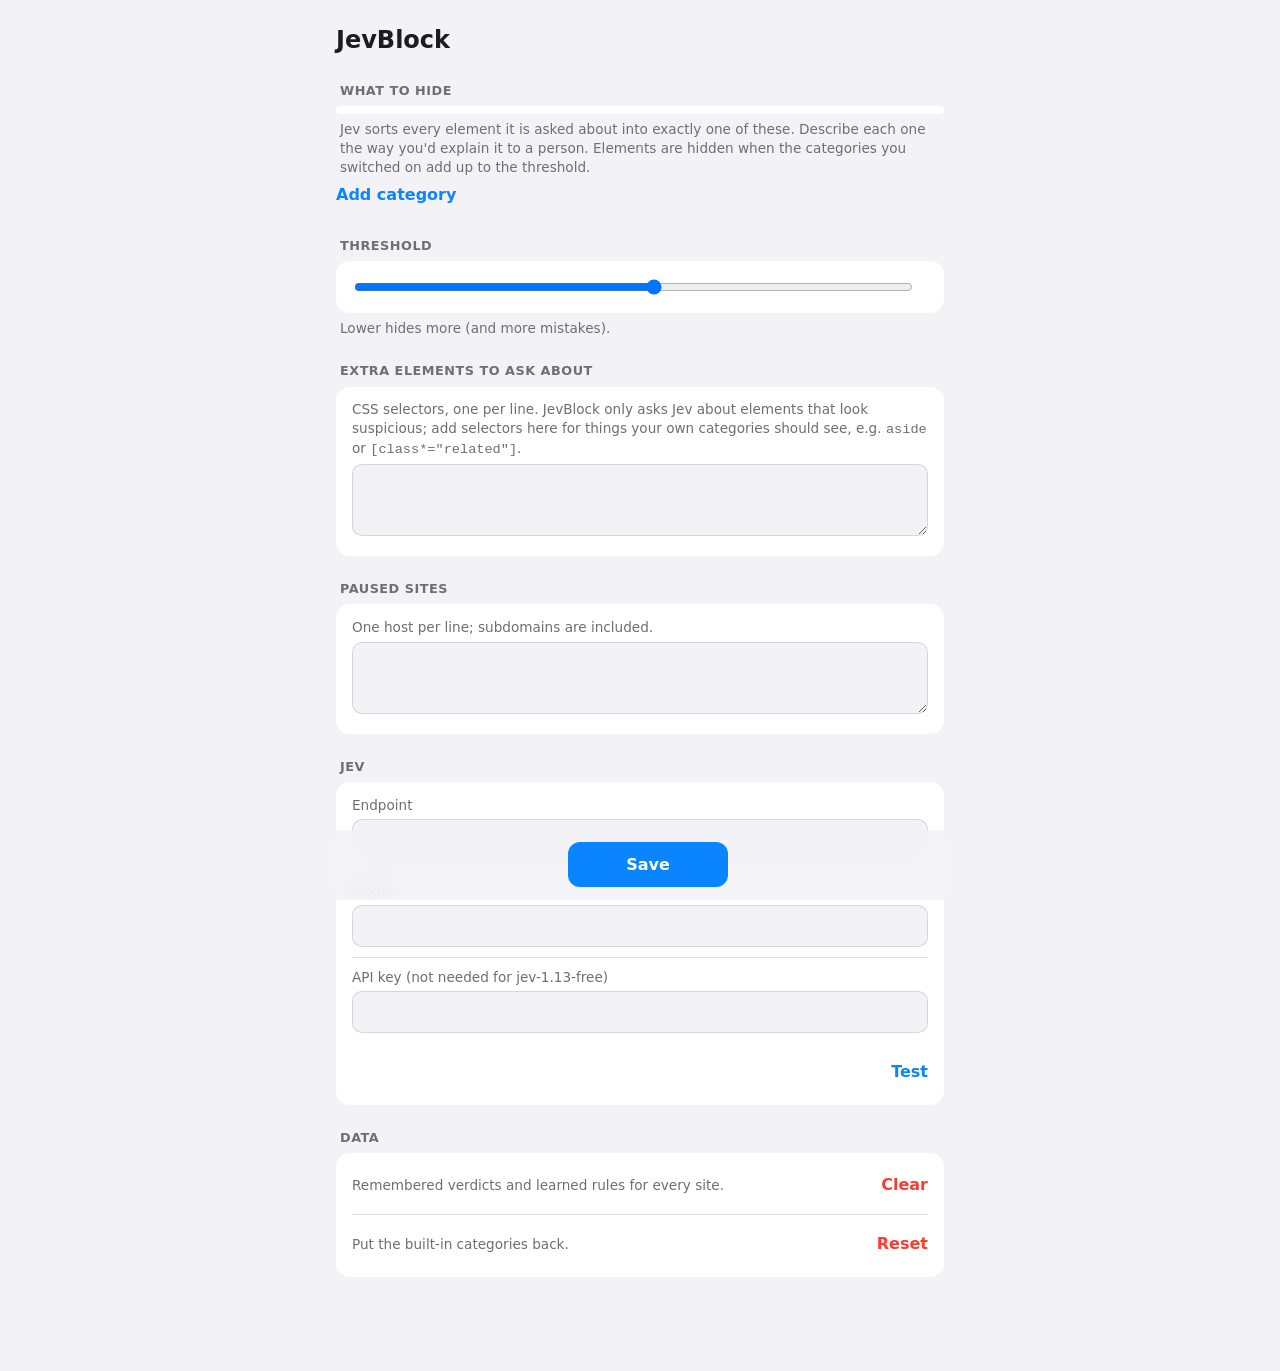
==== WebExtension/options.html @ cc0f497a "Safari web extension that hides elements Jev classifies into chosen categories Co-Authored-By: Claud" ====
<!doctype html>
<html lang="en">
<head>
<meta charset="utf-8">
<meta name="viewport" content="width=device-width, initial-scale=1">
<title>JevBlock settings</title>
<link rel="stylesheet" href="ui.css">
<style>
  body { max-width: 40rem; margin: 0 auto; padding: 1.5rem 1rem 6rem; }
  .category { padding: 0.8rem 0; }
  .category + .category { border-top: 0.5px solid var(--line); }
  .category .top { display: flex; align-items: center; gap: 0.75rem; }
  .category .top input[type="text"] { font-weight: 600; }
  .category textarea { margin-top: 0.5rem; min-height: 3.5rem; font-size: 0.9rem; }
  .category .bottom { display: flex; justify-content: space-between; align-items: center; margin-top: 0.2rem; }
  .threshold { display: flex; align-items: center; gap: 0.8rem; }
  .threshold input { flex: 1; }
  .savebar {
    position: fixed; left: 0; right: 0; bottom: 0; padding: 0.8rem 1rem calc(0.8rem + env(safe-area-inset-bottom));
    background: color-mix(in srgb, var(--bg) 85%, transparent); backdrop-filter: blur(12px); -webkit-backdrop-filter: blur(12px);
    display: flex; justify-content: center; gap: 1rem; align-items: center;
  }
  .savebar button { min-width: 10rem; }
  p.hint { margin: 0.4rem 0.25rem 0; }
</style>
</head>
<body>
  <h1>JevBlock</h1>

  <h2>What to hide</h2>
  <div class="card" id="categories"></div>
  <p class="hint muted small">Jev sorts every element it is asked about into exactly one of these. Describe each one the way you'd explain it to a person. Elements are hidden when the categories you switched on add up to the threshold.</p>
  <button class="plain" id="add">Add category</button>

  <h2>Threshold</h2>
  <div class="card">
    <div class="row threshold">
      <input type="range" id="threshold" min="0.3" max="0.95" step="0.05">
      <span id="thresholdValue" class="muted"></span>
    </div>
  </div>
  <p class="hint muted small">Lower hides more (and more mistakes).</p>

  <h2>Extra elements to ask about</h2>
  <div class="card">
    <label class="field">
      <span>CSS selectors, one per line. JevBlock only asks Jev about elements that look suspicious; add selectors here for things your own categories should see, e.g. <code>aside</code> or <code>[class*="related"]</code>.</span>
      <textarea id="extraSelectors" spellcheck="false" autocapitalize="off"></textarea>
    </label>
  </div>

  <h2>Paused sites</h2>
  <div class="card">
    <label class="field">
      <span>One host per line; subdomains are included.</span>
      <textarea id="pausedHosts" spellcheck="false" autocapitalize="off"></textarea>
    </label>
  </div>

  <h2>Jev</h2>
  <div class="card">
    <label class="field"><span>Endpoint</span><input type="url" id="endpoint" spellcheck="false" autocapitalize="off"></label>
    <label class="field"><span>Model</span><input type="text" id="model" spellcheck="false" autocapitalize="off"></label>
    <label class="field"><span>API key (not needed for jev-1.13-free)</span><input type="password" id="apiKey" autocomplete="off"></label>
    <div class="row"><span id="testResult" class="muted small"></span><button class="plain" id="test">Test</button></div>
  </div>
  <p class="hint muted small" id="usage"></p>

  <h2>Data</h2>
  <div class="card">
    <div class="row"><span class="small muted">Remembered verdicts and learned rules for every site.</span><button class="danger" id="clearAll">Clear</button></div>
    <div class="row"><span class="small muted">Put the built-in categories back.</span><button class="danger" id="resetCategories">Reset</button></div>
  </div>

  <div class="savebar">
    <span id="saved" class="muted small"></span>
    <button id="save">Save</button>
  </div>
  <script src="options.js"></script>
</body>
</html>
---- WebExtension/ui.css ----
:root {
  color-scheme: light dark;
  --fg: #1d1d1f;
  --muted: #6e6e73;
  --bg: #f2f2f7;
  --card: #fff;
  --line: rgba(128, 128, 128, 0.25);
  --accent: #0a84ff;
  --danger: #ff3b30;
}
@media (prefers-color-scheme: dark) {
  :root { --fg: #f5f5f7; --muted: #98989d; --bg: #000; --card: #1c1c1e; }
}
* { box-sizing: border-box; }
body {
  margin: 0;
  font: 16px/1.4 -apple-system, system-ui, sans-serif;
  color: var(--fg);
  background: var(--bg);
  -webkit-text-size-adjust: 100%;
}
h1 { font-size: 1.5rem; margin: 0; }
h2 { font-size: 0.8rem; font-weight: 600; text-transform: uppercase; letter-spacing: 0.04em; color: var(--muted); margin: 1.5rem 0.25rem 0.4rem; }
.card { background: var(--card); border-radius: 14px; padding: 0.25rem 1rem; }
.row { display: flex; align-items: center; justify-content: space-between; gap: 0.75rem; padding: 0.7rem 0; min-height: 2.75rem; }
.row + .row { border-top: 0.5px solid var(--line); }
.muted { color: var(--muted); }
.small { font-size: 0.85rem; }
.error { color: var(--danger); }
button {
  font: inherit;
  font-weight: 600;
  border: 0;
  border-radius: 12px;
  padding: 0.7rem 1rem;
  background: var(--accent);
  color: #fff;
}
button.plain { background: transparent; color: var(--accent); padding: 0.4rem 0; }
button.danger { background: transparent; color: var(--danger); padding: 0.4rem 0; }
input[type="text"], input[type="url"], input[type="password"], textarea {
  font: inherit;
  width: 100%;
  border: 0.5px solid var(--line);
  border-radius: 10px;
  padding: 0.55rem 0.7rem;
  background: var(--bg);
  color: var(--fg);
}
textarea { resize: vertical; min-height: 4.5rem; }
label.field { display: block; padding: 0.6rem 0; }
label.field + label.field { border-top: 0.5px solid var(--line); }
label.field span { display: block; font-size: 0.85rem; color: var(--muted); margin-bottom: 0.3rem; }

/* iOS-style switch */
input[type="checkbox"].switch {
  appearance: none;
  -webkit-appearance: none;
  width: 51px;
  height: 31px;
  border-radius: 31px;
  background: var(--line);
  position: relative;
  flex: none;
  margin: 0;
  transition: background 0.2s;
}
input[type="checkbox"].switch::after {
  content: "";
  position: absolute;
  top: 2px;
  left: 2px;
  width: 27px;
  height: 27px;
  border-radius: 50%;
  background: #fff;
  box-shadow: 0 2px 4px rgba(0, 0, 0, 0.25);
  transition: transform 0.2s;
}
input[type="checkbox"].switch:checked { background: #34c759; }
input[type="checkbox"].switch:checked::after { transform: translateX(20px); }
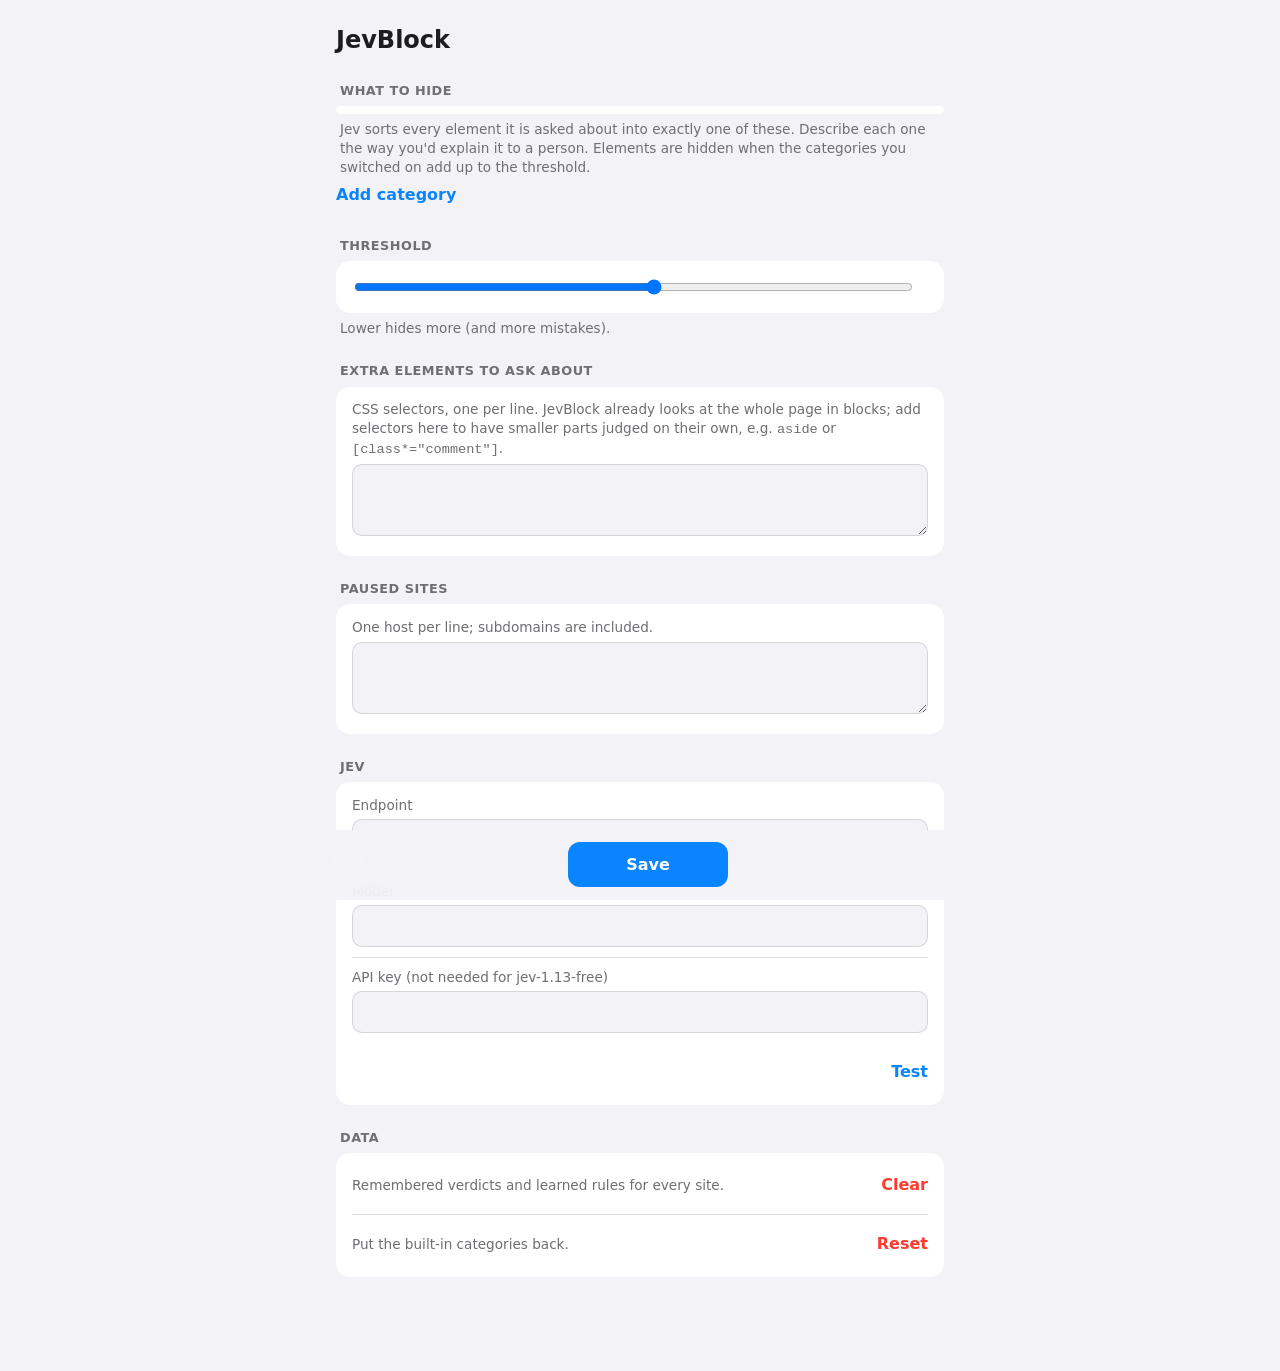
==== commit 67b95900: "Look at the whole page instead of only ad-looking elements The page is split into blocks (cards, row" ====
--- a/WebExtension/options.html
+++ b/WebExtension/options.html
@@ -44,7 +44,7 @@
   <h2>Extra elements to ask about</h2>
   <div class="card">
     <label class="field">
-      <span>CSS selectors, one per line. JevBlock only asks Jev about elements that look suspicious; add selectors here for things your own categories should see, e.g. <code>aside</code> or <code>[class*="related"]</code>.</span>
+      <span>CSS selectors, one per line. JevBlock already looks at the whole page in blocks; add selectors here to have smaller parts judged on their own, e.g. <code>aside</code> or <code>[class*="comment"]</code>.</span>
       <textarea id="extraSelectors" spellcheck="false" autocapitalize="off"></textarea>
     </label>
   </div>
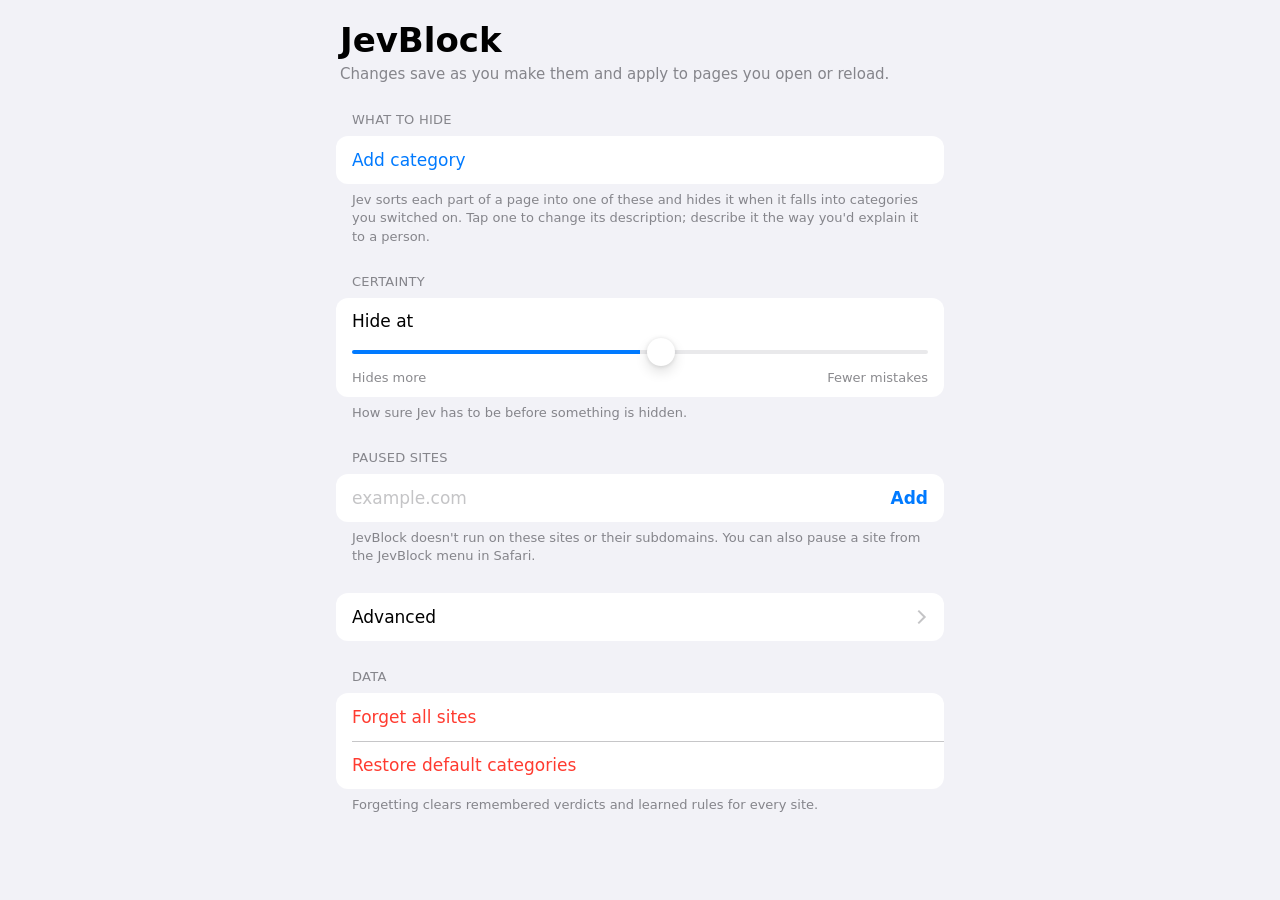
==== commit 8b1120fe: "Redesign settings as an iOS-style grouped list Categories are single rows (name, two-line descriptio" ====
--- a/WebExtension/options.html
+++ b/WebExtension/options.html
@@ -6,76 +6,138 @@
 <title>JevBlock settings</title>
 <link rel="stylesheet" href="ui.css">
 <style>
-  body { max-width: 40rem; margin: 0 auto; padding: 1.5rem 1rem 6rem; }
-  .category { padding: 0.8rem 0; }
-  .category + .category { border-top: 0.5px solid var(--line); }
-  .category .top { display: flex; align-items: center; gap: 0.75rem; }
-  .category .top input[type="text"] { font-weight: 600; }
-  .category textarea { margin-top: 0.5rem; min-height: 3.5rem; font-size: 0.9rem; }
-  .category .bottom { display: flex; justify-content: space-between; align-items: center; margin-top: 0.2rem; }
-  .threshold { display: flex; align-items: center; gap: 0.8rem; }
-  .threshold input { flex: 1; }
-  .savebar {
-    position: fixed; left: 0; right: 0; bottom: 0; padding: 0.8rem 1rem calc(0.8rem + env(safe-area-inset-bottom));
-    background: color-mix(in srgb, var(--bg) 85%, transparent); backdrop-filter: blur(12px); -webkit-backdrop-filter: blur(12px);
-    display: flex; justify-content: center; gap: 1rem; align-items: center;
+  body { max-width: 40rem; margin: 0 auto; padding: 20px 16px calc(48px + env(safe-area-inset-bottom)); }
+  header { padding: 0 4px; }
+  header p { margin: 4px 0 0; font-size: 15px; }
+
+  .cat-head { display: flex; align-items: center; gap: 12px; padding-right: 16px; }
+  .cat-open { flex: 1; min-width: 0; display: flex; flex-direction: column; gap: 2px; padding: 11px 0 11px 16px; text-align: left; color: var(--fg); }
+  .cat-name::after {
+    content: ""; display: inline-block; width: 6px; height: 6px; margin: 0 0 3px 8px;
+    border: solid var(--faint); border-width: 0 2px 2px 0; transform: rotate(-45deg); transition: transform 0.2s;
   }
-  .savebar button { min-width: 10rem; }
-  p.hint { margin: 0.4rem 0.25rem 0; }
+  .cat.open .cat-name::after { transform: rotate(45deg); margin-bottom: 4px; }
+  .cat-name:empty::before { content: "New category"; color: var(--faint); }
+  .cat-desc {
+    font-size: 15px; color: var(--muted);
+    display: -webkit-box; -webkit-box-orient: vertical; -webkit-line-clamp: 2; overflow: hidden;
+  }
+  .cat.open .cat-desc { display: none; }
+  .cat-edit { display: none; padding: 0 16px 12px; }
+  .cat.open .cat-edit { display: block; }
+  .cat-fields { background: var(--fill); border-radius: 10px; }
+  .cat-fields .name, .cat-fields .description { padding: 10px 12px; }
+  .cat-fields .name { font-weight: 600; }
+  .cat-fields .description { border-top: 0.5px solid var(--line); min-height: 4.5em; line-height: 1.35; }
+  .cat-actions { display: flex; justify-content: space-between; align-items: center; padding-top: 12px; }
+  .cat-actions .done { font-weight: 600; }
+
+  .slider { display: block; padding: 12px 16px 10px; }
+  .slider-top { display: flex; justify-content: space-between; margin-bottom: 6px; }
+  .slider-ends { display: flex; justify-content: space-between; margin-top: 4px; }
+
+  .host { display: flex; align-items: center; gap: 12px; min-height: 48px; padding: 10px 16px; }
+  .host span { flex: 1; min-width: 0; overflow: hidden; text-overflow: ellipsis; }
+  .remove { width: 24px; height: 24px; flex: none; border-radius: 50%; background: var(--fill); position: relative; }
+  .remove::before, .remove::after {
+    content: ""; position: absolute; left: 50%; top: 50%; width: 10px; height: 1.5px; border-radius: 1px;
+    background: var(--muted); transform: translate(-50%, -50%) rotate(45deg);
+  }
+  .remove::after { transform: translate(-50%, -50%) rotate(-45deg); }
+  #addHost button { font-weight: 600; }
+
+  #extraSelectors { font: 16px/1.4 ui-monospace, Menlo, monospace; min-height: 4.5em; }
+  .value { display: flex; justify-content: space-between; gap: 12px; }
+  .value span:last-child { color: var(--muted); font-variant-numeric: tabular-nums; }
+
+  details summary { list-style: none; display: flex; justify-content: space-between; align-items: center; }
+  details summary::-webkit-details-marker { display: none; }
+  details summary::after {
+    content: ""; width: 8px; height: 8px; margin-right: 4px;
+    border: solid var(--faint); border-width: 0 2px 2px 0; transform: rotate(-45deg); transition: transform 0.2s;
+  }
+  details[open] summary::after { transform: rotate(45deg); }
+  details summary:active { background: var(--pressed); }
+  #advanced { margin-top: 28px; }
+
+  #toast {
+    position: fixed; left: 50%; bottom: calc(24px + env(safe-area-inset-bottom)); transform: translate(-50%, 8px);
+    max-width: calc(100% - 32px); padding: 10px 16px; border-radius: 20px; font-size: 15px;
+    background: var(--card); box-shadow: 0 8px 30px rgba(0, 0, 0, 0.18); opacity: 0; pointer-events: none;
+    transition: opacity 0.2s, transform 0.2s;
+  }
+  #toast.show { opacity: 1; transform: translate(-50%, 0); }
 </style>
 </head>
 <body>
-  <h1>JevBlock</h1>
+  <header>
+    <h1>JevBlock</h1>
+    <p class="muted">Changes save as you make them and apply to pages you open or reload.</p>
+  </header>
 
   <h2>What to hide</h2>
-  <div class="card" id="categories"></div>
-  <p class="hint muted small">Jev sorts every element it is asked about into exactly one of these. Describe each one the way you'd explain it to a person. Elements are hidden when the categories you switched on add up to the threshold.</p>
-  <button class="plain" id="add">Add category</button>
+  <div class="card" id="categories">
+    <button class="row-button" id="add" type="button">Add category</button>
+  </div>
+  <p class="foot">Jev sorts each part of a page into one of these and hides it when it falls into categories you switched on. Tap one to change its description; describe it the way you'd explain it to a person.</p>
 
-  <h2>Threshold</h2>
+  <h2>Certainty</h2>
   <div class="card">
-    <div class="row threshold">
-      <input type="range" id="threshold" min="0.3" max="0.95" step="0.05">
-      <span id="thresholdValue" class="muted"></span>
+    <div class="slider">
+      <div class="slider-top"><span>Hide at</span><span id="thresholdValue" class="muted"></span></div>
+      <input type="range" id="threshold" min="0.3" max="0.95" step="0.05" aria-label="Certainty needed to hide">
+      <div class="slider-ends small muted"><span>Hides more</span><span>Fewer mistakes</span></div>
     </div>
   </div>
-  <p class="hint muted small">Lower hides more (and more mistakes).</p>
-
-  <h2>Extra elements to ask about</h2>
-  <div class="card">
-    <label class="field">
-      <span>CSS selectors, one per line. JevBlock already looks at the whole page in blocks; add selectors here to have smaller parts judged on their own, e.g. <code>aside</code> or <code>[class*="comment"]</code>.</span>
-      <textarea id="extraSelectors" spellcheck="false" autocapitalize="off"></textarea>
-    </label>
-  </div>
+  <p class="foot">How sure Jev has to be before something is hidden.</p>
 
   <h2>Paused sites</h2>
-  <div class="card">
-    <label class="field">
-      <span>One host per line; subdomains are included.</span>
-      <textarea id="pausedHosts" spellcheck="false" autocapitalize="off"></textarea>
-    </label>
+  <div class="card" id="paused">
+    <form class="row" id="addHost">
+      <input type="text" id="newHost" placeholder="example.com" inputmode="url" spellcheck="false" autocapitalize="off" autocorrect="off" aria-label="Site to pause">
+      <button type="submit">Add</button>
+    </form>
   </div>
+  <p class="foot">JevBlock doesn't run on these sites or their subdomains. You can also pause a site from the JevBlock menu in Safari.</p>
 
-  <h2>Jev</h2>
-  <div class="card">
-    <label class="field"><span>Endpoint</span><input type="url" id="endpoint" spellcheck="false" autocapitalize="off"></label>
-    <label class="field"><span>Model</span><input type="text" id="model" spellcheck="false" autocapitalize="off"></label>
-    <label class="field"><span>API key (not needed for jev-1.13-free)</span><input type="password" id="apiKey" autocomplete="off"></label>
-    <div class="row"><span id="testResult" class="muted small"></span><button class="plain" id="test">Test</button></div>
-  </div>
-  <p class="hint muted small" id="usage"></p>
+  <details id="advanced">
+    <summary class="card row">Advanced</summary>
+
+    <h2>Extra elements to check</h2>
+    <div class="card">
+      <label class="field">
+        <span>CSS selectors, one per line</span>
+        <textarea id="extraSelectors" spellcheck="false" autocapitalize="off" autocorrect="off" placeholder="aside"></textarea>
+      </label>
+    </div>
+    <p class="foot">JevBlock already checks the whole page in blocks. Selectors here have smaller parts judged on their own, e.g. <code>[class*="comment"]</code>.</p>
+
+    <h2>Jev</h2>
+    <div class="card">
+      <label class="field"><span>Endpoint</span><input type="url" id="endpoint" spellcheck="false" autocapitalize="off" autocorrect="off"></label>
+      <label class="field"><span>Model</span><input type="text" id="model" spellcheck="false" autocapitalize="off" autocorrect="off"></label>
+      <label class="field"><span>API key</span><input type="password" id="apiKey" autocomplete="off" placeholder="Not needed for jev-1.13-free"></label>
+      <button class="row-button" id="test" type="button">Test connection</button>
+    </div>
+    <p class="foot" id="testResult"></p>
+
+    <h2>Usage</h2>
+    <div class="card" id="usage">
+      <div class="row value"><span>Today</span><span id="usageToday">–</span></div>
+      <div class="row value"><span>Total</span><span id="usageTotal">–</span></div>
+      <div class="row value"><span>Requests</span><span id="usageRequests">–</span></div>
+    </div>
+    <p class="foot" id="usageCost"></p>
+  </details>
 
   <h2>Data</h2>
   <div class="card">
-    <div class="row"><span class="small muted">Remembered verdicts and learned rules for every site.</span><button class="danger" id="clearAll">Clear</button></div>
-    <div class="row"><span class="small muted">Put the built-in categories back.</span><button class="danger" id="resetCategories">Reset</button></div>
+    <button class="row-button danger" id="clearAll" type="button">Forget all sites</button>
+    <button class="row-button danger" id="resetCategories" type="button">Restore default categories</button>
   </div>
+  <p class="foot">Forgetting clears remembered verdicts and learned rules for every site.</p>
 
-  <div class="savebar">
-    <span id="saved" class="muted small"></span>
-    <button id="save">Save</button>
-  </div>
+  <div id="toast" role="status"></div>
   <script src="options.js"></script>
 </body>
 </html>
--- a/WebExtension/ui.css
+++ b/WebExtension/ui.css
@@ -1,56 +1,104 @@
 :root {
   color-scheme: light dark;
-  --fg: #1d1d1f;
-  --muted: #6e6e73;
+  --fg: #000;
+  --muted: rgba(60, 60, 67, 0.6);
+  --faint: rgba(60, 60, 67, 0.3);
   --bg: #f2f2f7;
   --card: #fff;
-  --line: rgba(128, 128, 128, 0.25);
-  --accent: #0a84ff;
+  --fill: rgba(118, 118, 128, 0.12);
+  --pressed: rgba(120, 120, 128, 0.16);
+  --off: rgba(120, 120, 128, 0.16);
+  --line: rgba(60, 60, 67, 0.29);
+  --accent: #007aff;
   --danger: #ff3b30;
+  --green: #34c759;
 }
 @media (prefers-color-scheme: dark) {
-  :root { --fg: #f5f5f7; --muted: #98989d; --bg: #000; --card: #1c1c1e; }
+  :root {
+    --fg: #fff;
+    --muted: rgba(235, 235, 245, 0.6);
+    --faint: rgba(235, 235, 245, 0.3);
+    --bg: #000;
+    --card: #1c1c1e;
+    --fill: rgba(118, 118, 128, 0.24);
+    --pressed: rgba(120, 120, 128, 0.24);
+    --off: rgba(120, 120, 128, 0.32);
+    --line: rgba(84, 84, 88, 0.65);
+    --accent: #0a84ff;
+    --danger: #ff453a;
+    --green: #30d158;
+  }
 }
 * { box-sizing: border-box; }
+html { background: var(--bg); }
 body {
   margin: 0;
-  font: 16px/1.4 -apple-system, system-ui, sans-serif;
+  font: 17px/1.3 -apple-system, BlinkMacSystemFont, system-ui, sans-serif;
   color: var(--fg);
   background: var(--bg);
   -webkit-text-size-adjust: 100%;
+  -webkit-tap-highlight-color: transparent;
 }
-h1 { font-size: 1.5rem; margin: 0; }
-h2 { font-size: 0.8rem; font-weight: 600; text-transform: uppercase; letter-spacing: 0.04em; color: var(--muted); margin: 1.5rem 0.25rem 0.4rem; }
-.card { background: var(--card); border-radius: 14px; padding: 0.25rem 1rem; }
-.row { display: flex; align-items: center; justify-content: space-between; gap: 0.75rem; padding: 0.7rem 0; min-height: 2.75rem; }
-.row + .row { border-top: 0.5px solid var(--line); }
+h1 { font-size: 34px; line-height: 1.2; font-weight: 700; margin: 0; }
+h2 {
+  font-size: 13px;
+  font-weight: 400;
+  text-transform: uppercase;
+  letter-spacing: 0.02em;
+  color: var(--muted);
+  margin: 28px 16px 7px;
+}
+.foot { font-size: 13px; line-height: 1.4; color: var(--muted); margin: 7px 16px 0; }
 .muted { color: var(--muted); }
-.small { font-size: 0.85rem; }
+.small { font-size: 13px; }
 .error { color: var(--danger); }
+
+/* Inset grouped list: a card of rows with separators that start at the text. */
+.card { background: var(--card); border-radius: 12px; overflow: hidden; }
+.card > * { position: relative; }
+.card > * + *::before {
+  content: "";
+  position: absolute;
+  top: 0;
+  left: 16px;
+  right: 0;
+  border-top: 0.5px solid var(--line);
+  pointer-events: none;
+}
+.row { display: flex; align-items: center; justify-content: space-between; gap: 12px; min-height: 48px; padding: 10px 16px; }
+
 button {
   font: inherit;
-  font-weight: 600;
+  color: var(--accent);
+  background: none;
   border: 0;
-  border-radius: 12px;
-  padding: 0.7rem 1rem;
-  background: var(--accent);
-  color: #fff;
+  border-radius: 0;
+  padding: 0;
+  margin: 0;
+  cursor: pointer;
 }
-button.plain { background: transparent; color: var(--accent); padding: 0.4rem 0; }
-button.danger { background: transparent; color: var(--danger); padding: 0.4rem 0; }
+button.danger { color: var(--danger); }
+button:disabled { color: var(--faint); cursor: default; }
+.row-button { display: block; width: 100%; min-height: 48px; padding: 13px 16px; text-align: left; }
+.row-button:active { background: var(--pressed); }
+
 input[type="text"], input[type="url"], input[type="password"], textarea {
   font: inherit;
   width: 100%;
-  border: 0.5px solid var(--line);
-  border-radius: 10px;
-  padding: 0.55rem 0.7rem;
-  background: var(--bg);
+  margin: 0;
+  padding: 0;
+  border: 0;
+  border-radius: 0;
+  outline: none;
+  background: transparent;
   color: var(--fg);
 }
-textarea { resize: vertical; min-height: 4.5rem; }
-label.field { display: block; padding: 0.6rem 0; }
-label.field + label.field { border-top: 0.5px solid var(--line); }
-label.field span { display: block; font-size: 0.85rem; color: var(--muted); margin-bottom: 0.3rem; }
+textarea { display: block; resize: none; }
+::placeholder { color: var(--faint); }
+
+/* Label above a borderless input, like iOS forms. */
+.field { display: block; padding: 10px 16px 11px; }
+.field > span { display: block; font-size: 13px; color: var(--muted); margin-bottom: 3px; }
 
 /* iOS-style switch */
 input[type="checkbox"].switch {
@@ -59,10 +107,11 @@
   width: 51px;
   height: 31px;
   border-radius: 31px;
-  background: var(--line);
+  background: var(--off);
   position: relative;
   flex: none;
   margin: 0;
+  cursor: pointer;
   transition: background 0.2s;
 }
 input[type="checkbox"].switch::after {
@@ -74,8 +123,34 @@
   height: 27px;
   border-radius: 50%;
   background: #fff;
-  box-shadow: 0 2px 4px rgba(0, 0, 0, 0.25);
+  box-shadow: 0 3px 8px rgba(0, 0, 0, 0.15), 0 1px 1px rgba(0, 0, 0, 0.16);
   transition: transform 0.2s;
 }
-input[type="checkbox"].switch:checked { background: #34c759; }
+input[type="checkbox"].switch:checked { background: var(--green); }
 input[type="checkbox"].switch:checked::after { transform: translateX(20px); }
+input[type="checkbox"].switch:disabled { opacity: 0.5; cursor: default; }
+
+/* iOS-style slider; --pct is the filled share, set from JS. */
+input[type="range"] {
+  -webkit-appearance: none;
+  appearance: none;
+  display: block;
+  width: 100%;
+  height: 28px;
+  margin: 0;
+  background: transparent;
+}
+input[type="range"]::-webkit-slider-runnable-track {
+  height: 4px;
+  border-radius: 2px;
+  background: linear-gradient(var(--accent), var(--accent)) 0 0 / var(--pct, 50%) 100% no-repeat, var(--off);
+}
+input[type="range"]::-webkit-slider-thumb {
+  -webkit-appearance: none;
+  width: 28px;
+  height: 28px;
+  margin-top: -12px;
+  border-radius: 50%;
+  background: #fff;
+  box-shadow: 0 0.5px 4px rgba(0, 0, 0, 0.12), 0 6px 13px rgba(0, 0, 0, 0.12);
+}
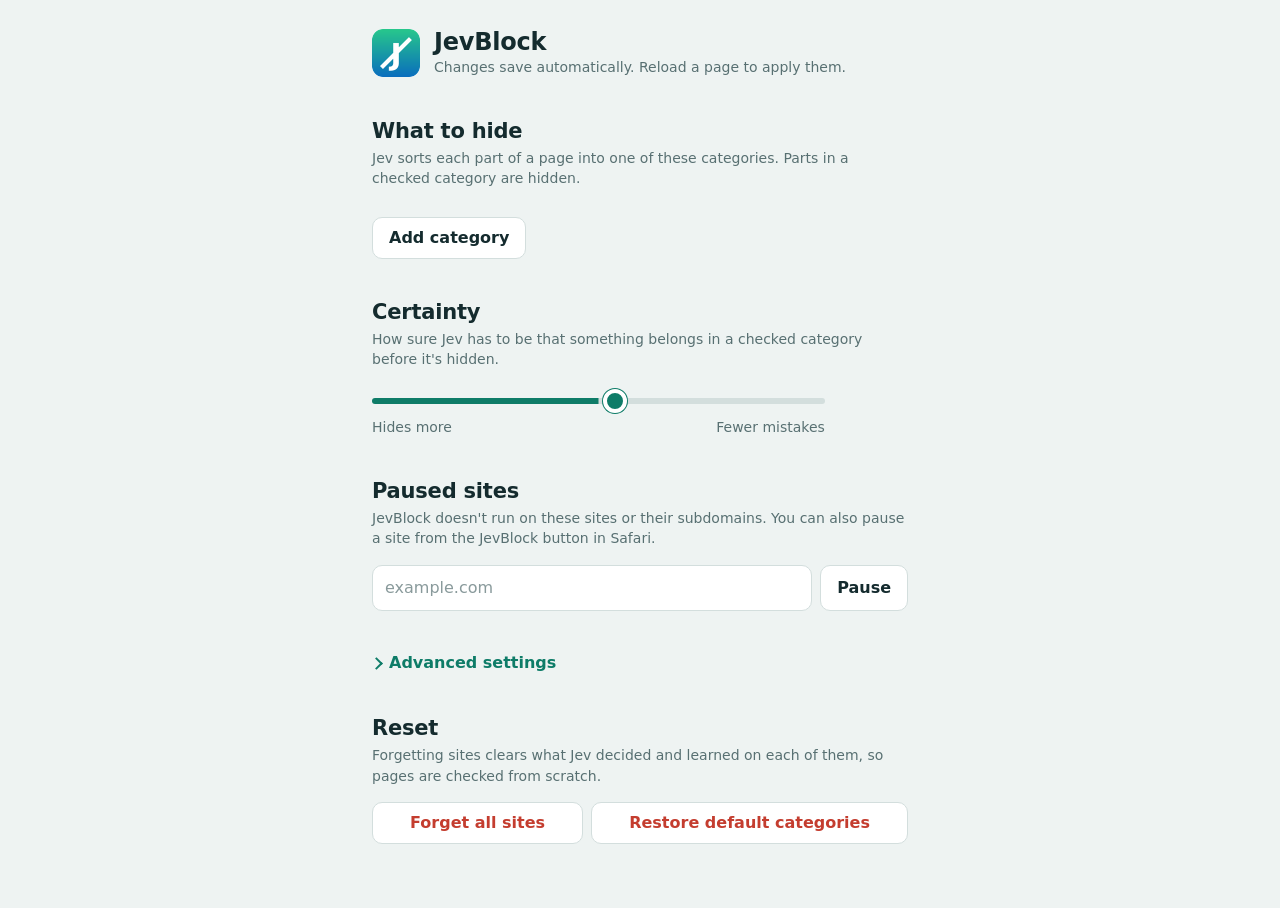
==== commit f882f50e: "Give settings their own web design instead of imitating iOS Categories are checkbox cards (checked m" ====
--- a/WebExtension/options.html
+++ b/WebExtension/options.html
@@ -6,136 +6,138 @@
 <title>JevBlock settings</title>
 <link rel="stylesheet" href="ui.css">
 <style>
-  body { max-width: 40rem; margin: 0 auto; padding: 20px 16px calc(48px + env(safe-area-inset-bottom)); }
-  header { padding: 0 4px; }
-  header p { margin: 4px 0 0; font-size: 15px; }
+  body { max-width: 36rem; margin: 0 auto; padding: 28px 20px calc(64px + env(safe-area-inset-bottom)); }
+  header { display: flex; align-items: center; gap: 14px; }
+  header img { width: 48px; height: 48px; border-radius: 11px; }
+  header p { font-size: 14px; }
+  section { margin-top: 40px; }
+  section > h2 + p { margin-top: 4px; }
+  section > p + * { margin-top: 16px; }
 
-  .cat-head { display: flex; align-items: center; gap: 12px; padding-right: 16px; }
-  .cat-open { flex: 1; min-width: 0; display: flex; flex-direction: column; gap: 2px; padding: 11px 0 11px 16px; text-align: left; color: var(--fg); }
-  .cat-name::after {
-    content: ""; display: inline-block; width: 6px; height: 6px; margin: 0 0 3px 8px;
-    border: solid var(--faint); border-width: 0 2px 2px 0; transform: rotate(-45deg); transition: transform 0.2s;
+  .cats { list-style: none; margin: 16px 0 0; padding: 0; }
+  .cat { display: flex; align-items: flex-start; background: var(--surface); border: 1px solid var(--line); border-radius: 12px; }
+  .cat + .cat { margin-top: 8px; }
+  .cat:has(.check:checked) { border-color: var(--accent); }
+  .cat-main { flex: 1; min-width: 0; display: flex; gap: 14px; padding: 14px 0 14px 16px; cursor: pointer; }
+  .cat-main .check { margin-top: 1px; }
+  .cat-name { display: block; font-weight: 600; }
+  .cat-name .tag { margin-left: 6px; font-size: 13px; font-weight: 400; color: var(--muted); }
+  .cat-desc {
+    display: -webkit-box; -webkit-box-orient: vertical; -webkit-line-clamp: 2; overflow: hidden;
+    margin-top: 2px; font-size: 14px; line-height: 1.45; color: var(--muted);
   }
-  .cat.open .cat-name::after { transform: rotate(45deg); margin-bottom: 4px; }
-  .cat-name:empty::before { content: "New category"; color: var(--faint); }
-  .cat-desc {
-    font-size: 15px; color: var(--muted);
-    display: -webkit-box; -webkit-box-orient: vertical; -webkit-line-clamp: 2; overflow: hidden;
+  .cat .edit { padding: 14px 16px; font-size: 15px; }
+  .cat form { flex: 1; padding: 16px; }
+  .cat form .hint { margin-top: 6px; }
+  .cat form .error { margin-top: 10px; }
+  .form-actions { display: flex; align-items: center; gap: 8px; margin-top: 16px; }
+  .form-actions .danger { margin-right: auto; }
+  #add { margin-top: 12px; }
+
+  .slider { display: flex; align-items: center; gap: 16px; }
+  .slider input { flex: 1; }
+  #thresholdValue { min-width: 3.2em; text-align: right; font-size: 21px; font-weight: 600; font-variant-numeric: tabular-nums; }
+  .slider-ends { display: flex; justify-content: space-between; margin-right: calc(3.2em * 21 / 14 + 16px); }
+
+  #addHost { display: flex; gap: 8px; }
+  #addHost input { flex: 1; }
+  .hosts { display: flex; flex-wrap: wrap; gap: 8px; list-style: none; margin: 12px 0 0; padding: 0; }
+  .hosts:empty { display: none; }
+  .hosts li { display: flex; align-items: center; gap: 2px; padding-left: 12px; border: 1px solid var(--line); border-radius: 999px; background: var(--surface); }
+  .hosts button { width: 34px; height: 34px; padding: 0; border: 0; border-radius: 50%; background: none; color: var(--muted); font-size: 20px; font-weight: 400; line-height: 1; }
+
+  details { margin-top: 40px; }
+  summary { display: inline-flex; align-items: center; gap: 8px; font-weight: 600; color: var(--accent); cursor: pointer; list-style: none; }
+  summary::-webkit-details-marker { display: none; }
+  summary::before {
+    content: ""; width: 7px; height: 7px; border: solid currentColor; border-width: 0 2px 2px 0;
+    transform: rotate(-45deg); transition: transform 0.15s;
   }
-  .cat.open .cat-desc { display: none; }
-  .cat-edit { display: none; padding: 0 16px 12px; }
-  .cat.open .cat-edit { display: block; }
-  .cat-fields { background: var(--fill); border-radius: 10px; }
-  .cat-fields .name, .cat-fields .description { padding: 10px 12px; }
-  .cat-fields .name { font-weight: 600; }
-  .cat-fields .description { border-top: 0.5px solid var(--line); min-height: 4.5em; line-height: 1.35; }
-  .cat-actions { display: flex; justify-content: space-between; align-items: center; padding-top: 12px; }
-  .cat-actions .done { font-weight: 600; }
+  details[open] summary::before { transform: rotate(45deg); }
+  details section { margin-top: 28px; }
+  #extraSelectors { font-family: ui-monospace, Menlo, monospace; font-size: 15px; }
+  .test { display: flex; align-items: center; gap: 12px; margin-top: 16px; }
 
-  .slider { display: block; padding: 12px 16px 10px; }
-  .slider-top { display: flex; justify-content: space-between; margin-bottom: 6px; }
-  .slider-ends { display: flex; justify-content: space-between; margin-top: 4px; }
-
-  .host { display: flex; align-items: center; gap: 12px; min-height: 48px; padding: 10px 16px; }
-  .host span { flex: 1; min-width: 0; overflow: hidden; text-overflow: ellipsis; }
-  .remove { width: 24px; height: 24px; flex: none; border-radius: 50%; background: var(--fill); position: relative; }
-  .remove::before, .remove::after {
-    content: ""; position: absolute; left: 50%; top: 50%; width: 10px; height: 1.5px; border-radius: 1px;
-    background: var(--muted); transform: translate(-50%, -50%) rotate(45deg);
-  }
-  .remove::after { transform: translate(-50%, -50%) rotate(-45deg); }
-  #addHost button { font-weight: 600; }
-
-  #extraSelectors { font: 16px/1.4 ui-monospace, Menlo, monospace; min-height: 4.5em; }
-  .value { display: flex; justify-content: space-between; gap: 12px; }
-  .value span:last-child { color: var(--muted); font-variant-numeric: tabular-nums; }
-
-  details summary { list-style: none; display: flex; justify-content: space-between; align-items: center; }
-  details summary::-webkit-details-marker { display: none; }
-  details summary::after {
-    content: ""; width: 8px; height: 8px; margin-right: 4px;
-    border: solid var(--faint); border-width: 0 2px 2px 0; transform: rotate(-45deg); transition: transform 0.2s;
-  }
-  details[open] summary::after { transform: rotate(45deg); }
-  details summary:active { background: var(--pressed); }
-  #advanced { margin-top: 28px; }
+  .buttons { display: flex; flex-wrap: wrap; gap: 8px; }
+  .buttons button { flex: 1 1 auto; }
 
   #toast {
-    position: fixed; left: 50%; bottom: calc(24px + env(safe-area-inset-bottom)); transform: translate(-50%, 8px);
-    max-width: calc(100% - 32px); padding: 10px 16px; border-radius: 20px; font-size: 15px;
-    background: var(--card); box-shadow: 0 8px 30px rgba(0, 0, 0, 0.18); opacity: 0; pointer-events: none;
-    transition: opacity 0.2s, transform 0.2s;
+    position: fixed; left: 50%; bottom: calc(24px + env(safe-area-inset-bottom));
+    max-width: calc(100% - 40px); padding: 10px 18px; border-radius: 999px;
+    background: var(--ink); color: var(--paper); font-size: 15px; font-weight: 600;
+    opacity: 0; transform: translate(-50%, 8px); pointer-events: none; transition: opacity 0.2s, transform 0.2s;
   }
   #toast.show { opacity: 1; transform: translate(-50%, 0); }
+  #toast.error { background: var(--danger); color: #fff; }
+  @media (prefers-reduced-motion: reduce) { #toast, summary::before { transition: none; } }
 </style>
 </head>
 <body>
   <header>
-    <h1>JevBlock</h1>
-    <p class="muted">Changes save as you make them and apply to pages you open or reload.</p>
+    <img src="icon-96.png" alt="">
+    <div>
+      <h1>JevBlock</h1>
+      <p class="muted">Changes save automatically. Reload a page to apply them.</p>
+    </div>
   </header>
 
-  <h2>What to hide</h2>
-  <div class="card" id="categories">
-    <button class="row-button" id="add" type="button">Add category</button>
-  </div>
-  <p class="foot">Jev sorts each part of a page into one of these and hides it when it falls into categories you switched on. Tap one to change its description; describe it the way you'd explain it to a person.</p>
+  <section>
+    <h2>What to hide</h2>
+    <p class="small muted">Jev sorts each part of a page into one of these categories. Parts in a checked category are hidden.</p>
+    <ul class="cats" id="categories"></ul>
+    <button id="add" type="button">Add category</button>
+  </section>
 
-  <h2>Certainty</h2>
-  <div class="card">
+  <section>
+    <h2>Certainty</h2>
+    <p class="small muted">How sure Jev has to be that something belongs in a checked category before it's hidden.</p>
     <div class="slider">
-      <div class="slider-top"><span>Hide at</span><span id="thresholdValue" class="muted"></span></div>
       <input type="range" id="threshold" min="0.3" max="0.95" step="0.05" aria-label="Certainty needed to hide">
-      <div class="slider-ends small muted"><span>Hides more</span><span>Fewer mistakes</span></div>
+      <span id="thresholdValue"></span>
     </div>
-  </div>
-  <p class="foot">How sure Jev has to be before something is hidden.</p>
+    <div class="slider-ends small muted"><span>Hides more</span><span>Fewer mistakes</span></div>
+  </section>
 
-  <h2>Paused sites</h2>
-  <div class="card" id="paused">
-    <form class="row" id="addHost">
+  <section>
+    <h2>Paused sites</h2>
+    <p class="small muted">JevBlock doesn't run on these sites or their subdomains. You can also pause a site from the JevBlock button in Safari.</p>
+    <form id="addHost">
       <input type="text" id="newHost" placeholder="example.com" inputmode="url" spellcheck="false" autocapitalize="off" autocorrect="off" aria-label="Site to pause">
-      <button type="submit">Add</button>
+      <button type="submit">Pause</button>
     </form>
-  </div>
-  <p class="foot">JevBlock doesn't run on these sites or their subdomains. You can also pause a site from the JevBlock menu in Safari.</p>
+    <ul class="hosts" id="hosts"></ul>
+  </section>
 
   <details id="advanced">
-    <summary class="card row">Advanced</summary>
+    <summary>Advanced settings</summary>
 
-    <h2>Extra elements to check</h2>
-    <div class="card">
-      <label class="field">
-        <span>CSS selectors, one per line</span>
-        <textarea id="extraSelectors" spellcheck="false" autocapitalize="off" autocorrect="off" placeholder="aside"></textarea>
-      </label>
-    </div>
-    <p class="foot">JevBlock already checks the whole page in blocks. Selectors here have smaller parts judged on their own, e.g. <code>[class*="comment"]</code>.</p>
+    <section>
+      <h2>Extra elements to check</h2>
+      <p class="small muted">JevBlock already checks the whole page in blocks. Add CSS selectors, one per line, to have smaller parts judged on their own.</p>
+      <textarea id="extraSelectors" rows="3" spellcheck="false" autocapitalize="off" autocorrect="off" placeholder='aside&#10;[class*="comment"]' aria-label="Extra CSS selectors"></textarea>
+    </section>
 
-    <h2>Jev</h2>
-    <div class="card">
+    <section>
+      <h2>Jev connection</h2>
+      <p class="small muted" id="usage">No requests yet.</p>
       <label class="field"><span>Endpoint</span><input type="url" id="endpoint" spellcheck="false" autocapitalize="off" autocorrect="off"></label>
       <label class="field"><span>Model</span><input type="text" id="model" spellcheck="false" autocapitalize="off" autocorrect="off"></label>
       <label class="field"><span>API key</span><input type="password" id="apiKey" autocomplete="off" placeholder="Not needed for jev-1.13-free"></label>
-      <button class="row-button" id="test" type="button">Test connection</button>
-    </div>
-    <p class="foot" id="testResult"></p>
-
-    <h2>Usage</h2>
-    <div class="card" id="usage">
-      <div class="row value"><span>Today</span><span id="usageToday">–</span></div>
-      <div class="row value"><span>Total</span><span id="usageTotal">–</span></div>
-      <div class="row value"><span>Requests</span><span id="usageRequests">–</span></div>
-    </div>
-    <p class="foot" id="usageCost"></p>
+      <div class="test">
+        <button id="test" type="button">Test connection</button>
+        <span id="testResult" class="small muted"></span>
+      </div>
+    </section>
   </details>
 
-  <h2>Data</h2>
-  <div class="card">
-    <button class="row-button danger" id="clearAll" type="button">Forget all sites</button>
-    <button class="row-button danger" id="resetCategories" type="button">Restore default categories</button>
-  </div>
-  <p class="foot">Forgetting clears remembered verdicts and learned rules for every site.</p>
+  <section>
+    <h2>Reset</h2>
+    <p class="small muted">Forgetting sites clears what Jev decided and learned on each of them, so pages are checked from scratch.</p>
+    <div class="buttons">
+      <button class="danger" id="clearAll" type="button">Forget all sites</button>
+      <button class="danger" id="resetCategories" type="button">Restore default categories</button>
+    </div>
+  </section>
 
   <div id="toast" role="status"></div>
   <script src="options.js"></script>
--- a/WebExtension/ui.css
+++ b/WebExtension/ui.css
@@ -1,156 +1,142 @@
+@font-face {
+  font-family: "Instrument Sans";
+  src: url("instrument-sans.woff2") format("woff2");
+  font-weight: 400 700;
+  font-stretch: 75% 100%;
+  font-display: swap;
+}
+/* Colors come from the app icon's teal. */
 :root {
   color-scheme: light dark;
-  --fg: #000;
-  --muted: rgba(60, 60, 67, 0.6);
-  --faint: rgba(60, 60, 67, 0.3);
-  --bg: #f2f2f7;
-  --card: #fff;
-  --fill: rgba(118, 118, 128, 0.12);
-  --pressed: rgba(120, 120, 128, 0.16);
-  --off: rgba(120, 120, 128, 0.16);
-  --line: rgba(60, 60, 67, 0.29);
-  --accent: #007aff;
-  --danger: #ff3b30;
-  --green: #34c759;
+  --paper: #eef3f2;
+  --surface: #fff;
+  --ink: #142b2e;
+  --muted: #587072;
+  --line: #d3dedd;
+  --accent: #0e7c68;
+  --accent-ink: #fff;
+  --accent-soft: #dcefea;
+  --danger: #c43d2f;
 }
 @media (prefers-color-scheme: dark) {
   :root {
-    --fg: #fff;
-    --muted: rgba(235, 235, 245, 0.6);
-    --faint: rgba(235, 235, 245, 0.3);
-    --bg: #000;
-    --card: #1c1c1e;
-    --fill: rgba(118, 118, 128, 0.24);
-    --pressed: rgba(120, 120, 128, 0.24);
-    --off: rgba(120, 120, 128, 0.32);
-    --line: rgba(84, 84, 88, 0.65);
-    --accent: #0a84ff;
-    --danger: #ff453a;
-    --green: #30d158;
+    --paper: #0f1a1b;
+    --surface: #172425;
+    --ink: #e3eeec;
+    --muted: #8fa6a5;
+    --line: #2d3e3f;
+    --accent: #45c7a8;
+    --accent-ink: #062520;
+    --accent-soft: #183a34;
+    --danger: #ff7b6b;
   }
 }
 * { box-sizing: border-box; }
-html { background: var(--bg); }
+html { background: var(--paper); }
 body {
   margin: 0;
-  font: 17px/1.3 -apple-system, BlinkMacSystemFont, system-ui, sans-serif;
-  color: var(--fg);
-  background: var(--bg);
+  font: 16px/1.5 "Instrument Sans", system-ui, sans-serif;
+  color: var(--ink);
+  background: var(--paper);
   -webkit-text-size-adjust: 100%;
   -webkit-tap-highlight-color: transparent;
 }
-h1 { font-size: 34px; line-height: 1.2; font-weight: 700; margin: 0; }
-h2 {
-  font-size: 13px;
-  font-weight: 400;
-  text-transform: uppercase;
-  letter-spacing: 0.02em;
-  color: var(--muted);
-  margin: 28px 16px 7px;
-}
-.foot { font-size: 13px; line-height: 1.4; color: var(--muted); margin: 7px 16px 0; }
+h1, h2, p { margin: 0; }
+h1 { font-size: 24px; line-height: 1.2; font-weight: 700; letter-spacing: -0.01em; }
+h2 { font-size: 21px; line-height: 1.25; font-weight: 600; letter-spacing: -0.01em; }
 .muted { color: var(--muted); }
-.small { font-size: 13px; }
+.small { font-size: 14px; line-height: 1.45; }
 .error { color: var(--danger); }
-
-/* Inset grouped list: a card of rows with separators that start at the text. */
-.card { background: var(--card); border-radius: 12px; overflow: hidden; }
-.card > * { position: relative; }
-.card > * + *::before {
-  content: "";
-  position: absolute;
-  top: 0;
-  left: 16px;
-  right: 0;
-  border-top: 0.5px solid var(--line);
-  pointer-events: none;
-}
-.row { display: flex; align-items: center; justify-content: space-between; gap: 12px; min-height: 48px; padding: 10px 16px; }
+:focus-visible { outline: 2px solid var(--accent); outline-offset: 2px; }
 
 button {
   font: inherit;
-  color: var(--accent);
-  background: none;
-  border: 0;
-  border-radius: 0;
-  padding: 0;
-  margin: 0;
+  font-weight: 600;
+  line-height: 1.25;
+  padding: 10px 16px;
+  border: 1px solid var(--line);
+  border-radius: 10px;
+  background: var(--surface);
+  color: var(--ink);
   cursor: pointer;
 }
+button.primary { background: var(--accent); border-color: var(--accent); color: var(--accent-ink); }
 button.danger { color: var(--danger); }
-button:disabled { color: var(--faint); cursor: default; }
-.row-button { display: block; width: 100%; min-height: 48px; padding: 13px 16px; text-align: left; }
-.row-button:active { background: var(--pressed); }
+button.link { padding: 4px 0; border: 0; background: none; color: var(--accent); }
+button.link.danger { color: var(--danger); }
+button:disabled { opacity: 0.45; cursor: default; }
 
 input[type="text"], input[type="url"], input[type="password"], textarea {
   font: inherit;
   width: 100%;
   margin: 0;
-  padding: 0;
-  border: 0;
-  border-radius: 0;
-  outline: none;
-  background: transparent;
-  color: var(--fg);
+  padding: 10px 12px;
+  border: 1px solid var(--line);
+  border-radius: 10px;
+  background: var(--surface);
+  color: var(--ink);
 }
-textarea { display: block; resize: none; }
-::placeholder { color: var(--faint); }
+input:focus, textarea:focus { outline: none; border-color: var(--accent); box-shadow: 0 0 0 3px var(--accent-soft); }
+textarea { display: block; resize: vertical; line-height: 1.45; }
+::placeholder { color: var(--muted); opacity: 0.7; }
 
-/* Label above a borderless input, like iOS forms. */
-.field { display: block; padding: 10px 16px 11px; }
-.field > span { display: block; font-size: 13px; color: var(--muted); margin-bottom: 3px; }
+/* Label above its input. */
+.field { display: block; }
+.field > span { display: block; font-size: 14px; font-weight: 600; margin-bottom: 6px; }
+.field + .field { margin-top: 14px; }
 
-/* iOS-style switch */
-input[type="checkbox"].switch {
+/* Checkbox */
+input[type="checkbox"].check {
   appearance: none;
   -webkit-appearance: none;
-  width: 51px;
-  height: 31px;
-  border-radius: 31px;
-  background: var(--off);
-  position: relative;
   flex: none;
+  display: grid;
+  place-content: center;
+  width: 24px;
+  height: 24px;
   margin: 0;
+  border: 2px solid var(--muted);
+  border-radius: 7px;
+  background: var(--surface);
   cursor: pointer;
-  transition: background 0.2s;
 }
-input[type="checkbox"].switch::after {
+input[type="checkbox"].check::after {
   content: "";
-  position: absolute;
-  top: 2px;
-  left: 2px;
-  width: 27px;
-  height: 27px;
-  border-radius: 50%;
-  background: #fff;
-  box-shadow: 0 3px 8px rgba(0, 0, 0, 0.15), 0 1px 1px rgba(0, 0, 0, 0.16);
-  transition: transform 0.2s;
+  width: 11px;
+  height: 6px;
+  margin-top: -3px;
+  border: solid var(--accent-ink);
+  border-width: 0 0 2.5px 2.5px;
+  transform: rotate(-45deg);
+  opacity: 0;
 }
-input[type="checkbox"].switch:checked { background: var(--green); }
-input[type="checkbox"].switch:checked::after { transform: translateX(20px); }
-input[type="checkbox"].switch:disabled { opacity: 0.5; cursor: default; }
+input[type="checkbox"].check:checked { background: var(--accent); border-color: var(--accent); }
+input[type="checkbox"].check:checked::after { opacity: 1; }
+input[type="checkbox"].check:disabled { opacity: 0.45; cursor: default; }
 
-/* iOS-style slider; --pct is the filled share, set from JS. */
+/* Slider; --pct is the filled share, set from JS. */
 input[type="range"] {
   -webkit-appearance: none;
   appearance: none;
   display: block;
   width: 100%;
-  height: 28px;
+  height: 32px;
   margin: 0;
   background: transparent;
+  cursor: pointer;
 }
 input[type="range"]::-webkit-slider-runnable-track {
-  height: 4px;
-  border-radius: 2px;
-  background: linear-gradient(var(--accent), var(--accent)) 0 0 / var(--pct, 50%) 100% no-repeat, var(--off);
+  height: 6px;
+  border-radius: 3px;
+  background: linear-gradient(var(--accent), var(--accent)) 0 0 / var(--pct, 50%) 100% no-repeat, var(--line);
 }
 input[type="range"]::-webkit-slider-thumb {
   -webkit-appearance: none;
-  width: 28px;
-  height: 28px;
-  margin-top: -12px;
+  width: 24px;
+  height: 24px;
+  margin-top: -9px;
+  border: 4px solid var(--surface);
   border-radius: 50%;
-  background: #fff;
-  box-shadow: 0 0.5px 4px rgba(0, 0, 0, 0.12), 0 6px 13px rgba(0, 0, 0, 0.12);
+  background: var(--accent);
+  box-shadow: 0 0 0 1px var(--accent);
 }
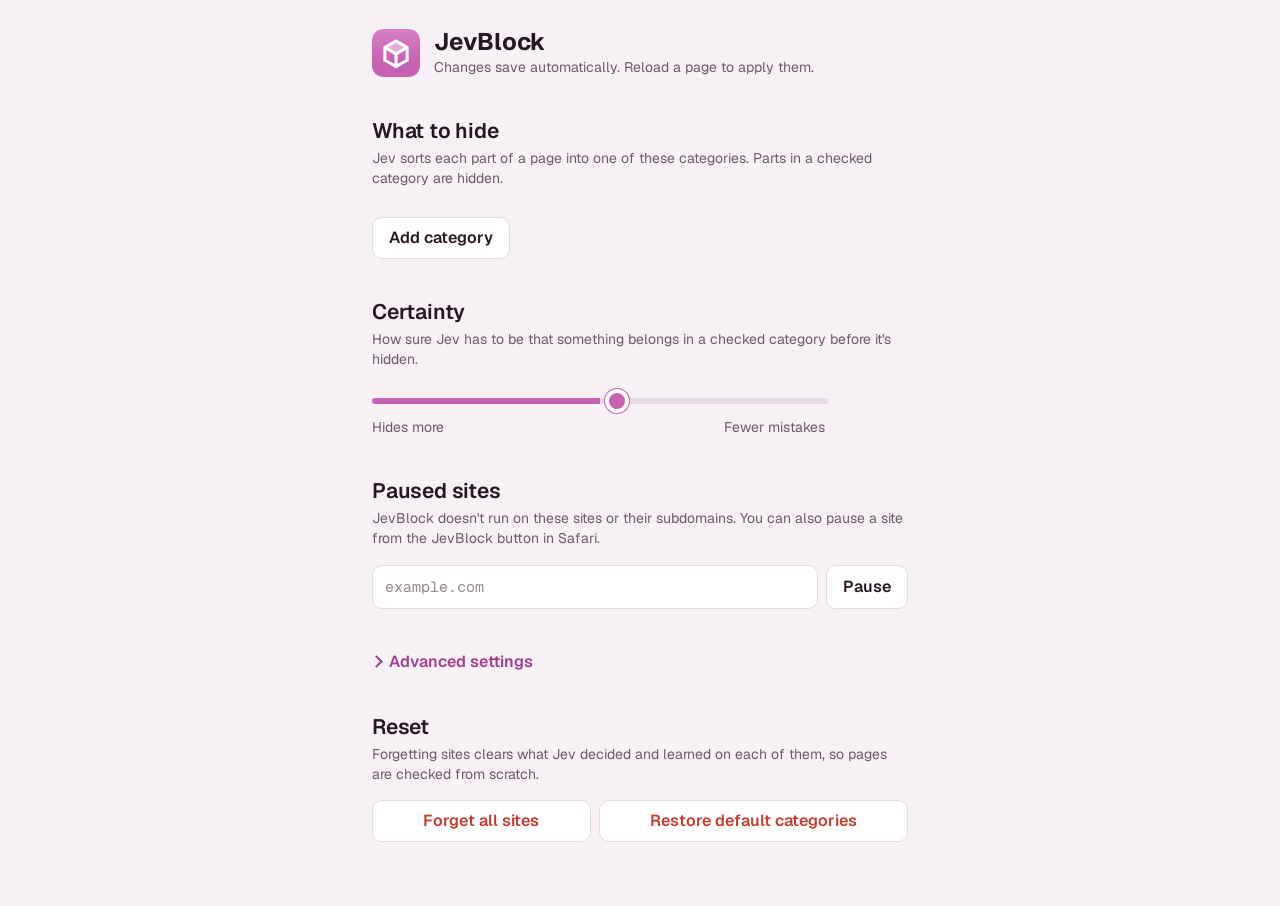
==== commit e5e888a0: "Jev pink palette, Geist type, Liquid Glass app icon The UI takes Jev's pink (#C562B2) for fills with" ====
--- a/WebExtension/options.html
+++ b/WebExtension/options.html
@@ -21,12 +21,12 @@
   .cat-main { flex: 1; min-width: 0; display: flex; gap: 14px; padding: 14px 0 14px 16px; cursor: pointer; }
   .cat-main .check { margin-top: 1px; }
   .cat-name { display: block; font-weight: 600; }
-  .cat-name .tag { margin-left: 6px; font-size: 13px; font-weight: 400; color: var(--muted); }
+  .cat-name .tag { margin-left: 8px; font-family: var(--mono); font-size: 11px; font-weight: 500; letter-spacing: 0.06em; text-transform: uppercase; color: var(--muted); }
   .cat-desc {
     display: -webkit-box; -webkit-box-orient: vertical; -webkit-line-clamp: 2; overflow: hidden;
     margin-top: 2px; font-size: 14px; line-height: 1.45; color: var(--muted);
   }
-  .cat .edit { padding: 14px 16px; font-size: 15px; }
+  .cat .edit { padding: 14px 16px; font-family: var(--mono); font-size: 14px; font-weight: 500; }
   .cat form { flex: 1; padding: 16px; }
   .cat form .hint { margin-top: 6px; }
   .cat form .error { margin-top: 10px; }
@@ -36,18 +36,18 @@
 
   .slider { display: flex; align-items: center; gap: 16px; }
   .slider input { flex: 1; }
-  #thresholdValue { min-width: 3.2em; text-align: right; font-size: 21px; font-weight: 600; font-variant-numeric: tabular-nums; }
+  #thresholdValue { min-width: 3.2em; text-align: right; font-family: var(--mono); font-size: 20px; font-weight: 500; font-variant-numeric: tabular-nums; }
   .slider-ends { display: flex; justify-content: space-between; margin-right: calc(3.2em * 21 / 14 + 16px); }
 
   #addHost { display: flex; gap: 8px; }
   #addHost input { flex: 1; }
   .hosts { display: flex; flex-wrap: wrap; gap: 8px; list-style: none; margin: 12px 0 0; padding: 0; }
   .hosts:empty { display: none; }
-  .hosts li { display: flex; align-items: center; gap: 2px; padding-left: 12px; border: 1px solid var(--line); border-radius: 999px; background: var(--surface); }
+  .hosts li { display: flex; align-items: center; gap: 2px; padding-left: 12px; border: 1px solid var(--line); border-radius: 999px; background: var(--surface); font-family: var(--mono); font-size: 14px; }
   .hosts button { width: 34px; height: 34px; padding: 0; border: 0; border-radius: 50%; background: none; color: var(--muted); font-size: 20px; font-weight: 400; line-height: 1; }
 
   details { margin-top: 40px; }
-  summary { display: inline-flex; align-items: center; gap: 8px; font-weight: 600; color: var(--accent); cursor: pointer; list-style: none; }
+  summary { display: inline-flex; align-items: center; gap: 8px; font-weight: 600; color: var(--accent-text); cursor: pointer; list-style: none; }
   summary::-webkit-details-marker { display: none; }
   summary::before {
     content: ""; width: 7px; height: 7px; border: solid currentColor; border-width: 0 2px 2px 0;
@@ -55,7 +55,7 @@
   }
   details[open] summary::before { transform: rotate(45deg); }
   details section { margin-top: 28px; }
-  #extraSelectors { font-family: ui-monospace, Menlo, monospace; font-size: 15px; }
+  #extraSelectors, #endpoint, #model, #apiKey, #newHost { font-family: var(--mono); font-size: 15px; }
   .test { display: flex; align-items: center; gap: 12px; margin-top: 16px; }
 
   .buttons { display: flex; flex-wrap: wrap; gap: 8px; }
@@ -140,6 +140,7 @@
   </section>
 
   <div id="toast" role="status"></div>
+  <script src="ui.js"></script>
   <script src="options.js"></script>
 </body>
 </html>
--- a/WebExtension/ui.css
+++ b/WebExtension/ui.css
@@ -1,33 +1,40 @@
 @font-face {
-  font-family: "Instrument Sans";
-  src: url("instrument-sans.woff2") format("woff2");
-  font-weight: 400 700;
-  font-stretch: 75% 100%;
+  font-family: "Geist";
+  src: url("geist.woff2") format("woff2");
+  font-weight: 100 900;
   font-display: swap;
 }
-/* Colors come from the app icon's teal. */
+@font-face {
+  font-family: "Geist Mono";
+  src: url("geist-mono.woff2") format("woff2");
+  font-weight: 100 900;
+  font-display: swap;
+}
+/* Jev pink (#C562B2). Pink fills carry near-black, as in the Jev logo (4.6:1); text-sized pink
+   uses --accent-text, a shade that keeps 4.5:1 on paper and surface. Neutrals are tinted to match. */
 :root {
   color-scheme: light dark;
-  --paper: #eef3f2;
+  --paper: #f7f1f5;
   --surface: #fff;
-  --ink: #142b2e;
-  --muted: #587072;
-  --line: #d3dedd;
-  --accent: #0e7c68;
-  --accent-ink: #fff;
-  --accent-soft: #dcefea;
+  --ink: #271722;
+  --muted: #6e5867;
+  --line: #e7d9e3;
+  --accent: #c562b2;
+  --accent-ink: #1d1d1f;
+  --accent-text: #a23c8e;
+  --accent-soft: #f5e1ef;
   --danger: #c43d2f;
+  --mono: "Geist Mono", ui-monospace, Menlo, monospace;
 }
 @media (prefers-color-scheme: dark) {
   :root {
-    --paper: #0f1a1b;
-    --surface: #172425;
-    --ink: #e3eeec;
-    --muted: #8fa6a5;
-    --line: #2d3e3f;
-    --accent: #45c7a8;
-    --accent-ink: #062520;
-    --accent-soft: #183a34;
+    --paper: #171015;
+    --surface: #221820;
+    --ink: #f2e7ef;
+    --muted: #b39daf;
+    --line: #3c2d38;
+    --accent-text: #d88bc9;
+    --accent-soft: #3b2336;
     --danger: #ff7b6b;
   }
 }
@@ -35,7 +42,7 @@
 html { background: var(--paper); }
 body {
   margin: 0;
-  font: 16px/1.5 "Instrument Sans", system-ui, sans-serif;
+  font: 16px/1.5 "Geist", system-ui, sans-serif;
   color: var(--ink);
   background: var(--paper);
   -webkit-text-size-adjust: 100%;
@@ -45,6 +52,8 @@
 h1 { font-size: 24px; line-height: 1.2; font-weight: 700; letter-spacing: -0.01em; }
 h2 { font-size: 21px; line-height: 1.25; font-weight: 600; letter-spacing: -0.01em; }
 .muted { color: var(--muted); }
+/* Mono for numbers, hostnames and technical values; slightly smaller to sit with Geist's x-height. */
+.mono { font-family: var(--mono); font-size: 0.94em; font-variant-numeric: tabular-nums; }
 .small { font-size: 14px; line-height: 1.45; }
 .error { color: var(--danger); }
 :focus-visible { outline: 2px solid var(--accent); outline-offset: 2px; }
@@ -62,7 +71,7 @@
 }
 button.primary { background: var(--accent); border-color: var(--accent); color: var(--accent-ink); }
 button.danger { color: var(--danger); }
-button.link { padding: 4px 0; border: 0; background: none; color: var(--accent); }
+button.link { padding: 4px 0; border: 0; background: none; color: var(--accent-text); }
 button.link.danger { color: var(--danger); }
 button:disabled { opacity: 0.45; cursor: default; }
 
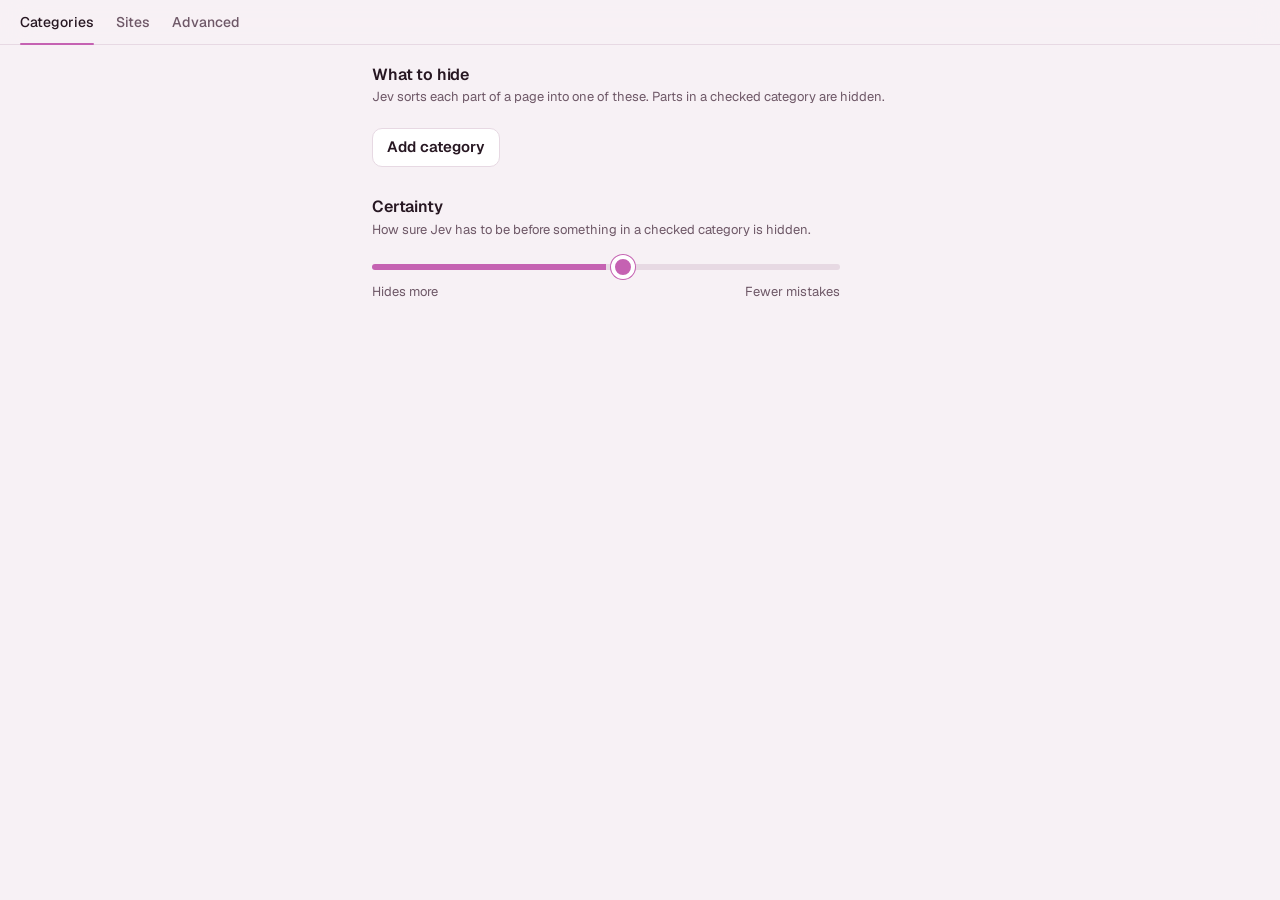
==== commit 01f791ab: "Tabbed, tighter settings; faster first hides on page load Settings get a slim top menu (Categories, " ====
--- a/WebExtension/options.html
+++ b/WebExtension/options.html
@@ -6,138 +6,151 @@
 <title>JevBlock settings</title>
 <link rel="stylesheet" href="ui.css">
 <style>
-  body { max-width: 36rem; margin: 0 auto; padding: 28px 20px calc(64px + env(safe-area-inset-bottom)); }
-  header { display: flex; align-items: center; gap: 14px; }
-  header img { width: 48px; height: 48px; border-radius: 11px; }
-  header p { font-size: 14px; }
-  section { margin-top: 40px; }
-  section > h2 + p { margin-top: 4px; }
-  section > p + * { margin-top: 16px; }
+  body { padding-bottom: calc(48px + env(safe-area-inset-bottom)); }
 
-  .cats { list-style: none; margin: 16px 0 0; padding: 0; }
-  .cat { display: flex; align-items: flex-start; background: var(--surface); border: 1px solid var(--line); border-radius: 12px; }
-  .cat + .cat { margin-top: 8px; }
+  /* Top menu */
+  nav {
+    position: sticky; top: 0; z-index: 2;
+    display: flex; gap: 22px; padding: 0 20px;
+    padding-top: env(safe-area-inset-top);
+    background: color-mix(in srgb, var(--paper) 88%, transparent);
+    -webkit-backdrop-filter: blur(14px); backdrop-filter: blur(14px);
+    border-bottom: 1px solid var(--line);
+  }
+  nav button {
+    position: relative; padding: 14px 0 12px; border: 0; border-radius: 0; background: none;
+    font-size: 14px; font-weight: 500; color: var(--muted);
+  }
+  nav button[aria-selected="true"] { color: var(--ink); }
+  nav button[aria-selected="true"]::after {
+    content: ""; position: absolute; left: 0; right: 0; bottom: -1px; height: 2px; border-radius: 1px; background: var(--accent);
+  }
+  main { max-width: 36rem; margin: 0 auto; padding: 20px 20px 0; }
+  [role="tabpanel"] > section + section { margin-top: 30px; }
+  section > h2 + p { margin-top: 3px; }
+  section > p + * { margin-top: 12px; }
+
+  /* Categories */
+  .cats { list-style: none; margin: 12px 0 0; padding: 0; }
+  .cat { display: flex; align-items: flex-start; background: var(--surface); border: 1px solid var(--line); border-radius: 11px; }
+  .cat + .cat { margin-top: 6px; }
   .cat:has(.check:checked) { border-color: var(--accent); }
-  .cat-main { flex: 1; min-width: 0; display: flex; gap: 14px; padding: 14px 0 14px 16px; cursor: pointer; }
-  .cat-main .check { margin-top: 1px; }
-  .cat-name { display: block; font-weight: 600; }
-  .cat-name .tag { margin-left: 8px; font-family: var(--mono); font-size: 11px; font-weight: 500; letter-spacing: 0.06em; text-transform: uppercase; color: var(--muted); }
+  .cat-main { flex: 1; min-width: 0; display: flex; gap: 12px; padding: 11px 0 11px 13px; cursor: pointer; }
+  .cat-name { display: block; font-size: 15px; font-weight: 600; line-height: 22px; }
+  .cat-name .tag { margin-left: 7px; font-family: var(--mono); font-size: 10px; font-weight: 500; letter-spacing: 0.06em; text-transform: uppercase; color: var(--muted); }
   .cat-desc {
     display: -webkit-box; -webkit-box-orient: vertical; -webkit-line-clamp: 2; overflow: hidden;
-    margin-top: 2px; font-size: 14px; line-height: 1.45; color: var(--muted);
+    margin-top: 1px; font-size: 13px; line-height: 1.4; color: var(--muted);
   }
-  .cat .edit { padding: 14px 16px; font-family: var(--mono); font-size: 14px; font-weight: 500; }
-  .cat form { flex: 1; padding: 16px; }
-  .cat form .hint { margin-top: 6px; }
-  .cat form .error { margin-top: 10px; }
-  .form-actions { display: flex; align-items: center; gap: 8px; margin-top: 16px; }
+  .cat .edit { padding: 12px 13px; font-family: var(--mono); font-size: 13px; font-weight: 500; }
+  .cat form { flex: 1; padding: 13px; }
+  .cat form textarea { min-height: 10.5em; }
+  .cat form .hint { margin-top: 5px; }
+  .cat form .error { margin-top: 8px; }
+  .form-actions { display: flex; align-items: center; gap: 8px; margin-top: 12px; }
   .form-actions .danger { margin-right: auto; }
-  #add { margin-top: 12px; }
+  #add { margin-top: 10px; }
 
-  .slider { display: flex; align-items: center; gap: 16px; }
+  .slider { display: flex; align-items: center; gap: 14px; }
   .slider input { flex: 1; }
-  #thresholdValue { min-width: 3.2em; text-align: right; font-family: var(--mono); font-size: 20px; font-weight: 500; font-variant-numeric: tabular-nums; }
-  .slider-ends { display: flex; justify-content: space-between; margin-right: calc(3.2em * 21 / 14 + 16px); }
+  #thresholdValue { min-width: 3.4em; text-align: right; font-family: var(--mono); font-size: 16px; font-weight: 500; font-variant-numeric: tabular-nums; }
+  .slider-ends { display: flex; justify-content: space-between; margin: 0 calc(3.4em * 16 / 13 + 14px) 0 0; }
 
+  /* Sites */
   #addHost { display: flex; gap: 8px; }
   #addHost input { flex: 1; }
-  .hosts { display: flex; flex-wrap: wrap; gap: 8px; list-style: none; margin: 12px 0 0; padding: 0; }
+  .hosts { display: flex; flex-wrap: wrap; gap: 6px; list-style: none; margin: 10px 0 0; padding: 0; }
   .hosts:empty { display: none; }
-  .hosts li { display: flex; align-items: center; gap: 2px; padding-left: 12px; border: 1px solid var(--line); border-radius: 999px; background: var(--surface); font-family: var(--mono); font-size: 14px; }
-  .hosts button { width: 34px; height: 34px; padding: 0; border: 0; border-radius: 50%; background: none; color: var(--muted); font-size: 20px; font-weight: 400; line-height: 1; }
+  .hosts li { display: flex; align-items: center; gap: 2px; padding-left: 11px; border: 1px solid var(--line); border-radius: 999px; background: var(--surface); font-family: var(--mono); font-size: 13px; }
+  .hosts button { width: 32px; height: 32px; padding: 0; border: 0; border-radius: 50%; background: none; color: var(--muted); font-size: 18px; font-weight: 400; line-height: 1; }
 
-  details { margin-top: 40px; }
-  summary { display: inline-flex; align-items: center; gap: 8px; font-weight: 600; color: var(--accent-text); cursor: pointer; list-style: none; }
-  summary::-webkit-details-marker { display: none; }
-  summary::before {
-    content: ""; width: 7px; height: 7px; border: solid currentColor; border-width: 0 2px 2px 0;
-    transform: rotate(-45deg); transition: transform 0.15s;
-  }
-  details[open] summary::before { transform: rotate(45deg); }
-  details section { margin-top: 28px; }
-  #extraSelectors, #endpoint, #model, #apiKey, #newHost { font-family: var(--mono); font-size: 15px; }
-  .test { display: flex; align-items: center; gap: 12px; margin-top: 16px; }
-
-  .buttons { display: flex; flex-wrap: wrap; gap: 8px; }
-  .buttons button { flex: 1 1 auto; }
+  /* Advanced */
+  #extraSelectors, #endpoint, #model, #apiKey, #newHost { font-family: var(--mono); }
+  #usage, #testResult { font-size: 13px; }
+  .test { display: flex; align-items: center; gap: 12px; margin-top: 14px; }
 
   #toast {
-    position: fixed; left: 50%; bottom: calc(24px + env(safe-area-inset-bottom));
-    max-width: calc(100% - 40px); padding: 10px 18px; border-radius: 999px;
-    background: var(--ink); color: var(--paper); font-size: 15px; font-weight: 600;
+    position: fixed; left: 50%; bottom: calc(20px + env(safe-area-inset-bottom));
+    max-width: calc(100% - 40px); padding: 9px 16px; border-radius: 999px;
+    background: var(--ink); color: var(--paper); font-size: 14px; font-weight: 500;
     opacity: 0; transform: translate(-50%, 8px); pointer-events: none; transition: opacity 0.2s, transform 0.2s;
   }
   #toast.show { opacity: 1; transform: translate(-50%, 0); }
   #toast.error { background: var(--danger); color: #fff; }
-  @media (prefers-reduced-motion: reduce) { #toast, summary::before { transition: none; } }
+  @media (prefers-reduced-motion: reduce) { #toast { transition: none; } }
 </style>
 </head>
 <body>
-  <header>
-    <img src="icon-96.png" alt="">
-    <div>
-      <h1>JevBlock</h1>
-      <p class="muted">Changes save automatically. Reload a page to apply them.</p>
+  <nav role="tablist" aria-label="Settings">
+    <button role="tab" id="tab-categories" aria-controls="categories-panel" type="button">Categories</button>
+    <button role="tab" id="tab-sites" aria-controls="sites-panel" type="button">Sites</button>
+    <button role="tab" id="tab-advanced" aria-controls="advanced-panel" type="button">Advanced</button>
+  </nav>
+
+  <main>
+    <div role="tabpanel" id="categories-panel" aria-labelledby="tab-categories">
+      <section>
+        <h2>What to hide</h2>
+        <p class="small muted">Jev sorts each part of a page into one of these. Parts in a checked category are hidden.</p>
+        <ul class="cats" id="categories"></ul>
+        <button id="add" type="button">Add category</button>
+      </section>
+
+      <section>
+        <h2>Certainty</h2>
+        <p class="small muted">How sure Jev has to be before something in a checked category is hidden.</p>
+        <div class="slider">
+          <input type="range" id="threshold" min="0.3" max="0.95" step="0.05" aria-label="Certainty needed to hide">
+          <span id="thresholdValue"></span>
+        </div>
+        <div class="slider-ends small muted"><span>Hides more</span><span>Fewer mistakes</span></div>
+      </section>
     </div>
-  </header>
 
-  <section>
-    <h2>What to hide</h2>
-    <p class="small muted">Jev sorts each part of a page into one of these categories. Parts in a checked category are hidden.</p>
-    <ul class="cats" id="categories"></ul>
-    <button id="add" type="button">Add category</button>
-  </section>
+    <div role="tabpanel" id="sites-panel" aria-labelledby="tab-sites" hidden>
+      <section>
+        <h2>Paused sites</h2>
+        <p class="small muted">JevBlock doesn't run on these sites or their subdomains. You can also pause a site from the JevBlock button in Safari.</p>
+        <form id="addHost">
+          <input type="text" id="newHost" placeholder="example.com" inputmode="url" spellcheck="false" autocapitalize="off" autocorrect="off" aria-label="Site to pause">
+          <button type="submit">Pause</button>
+        </form>
+        <ul class="hosts" id="hosts"></ul>
+      </section>
 
-  <section>
-    <h2>Certainty</h2>
-    <p class="small muted">How sure Jev has to be that something belongs in a checked category before it's hidden.</p>
-    <div class="slider">
-      <input type="range" id="threshold" min="0.3" max="0.95" step="0.05" aria-label="Certainty needed to hide">
-      <span id="thresholdValue"></span>
+      <section>
+        <h2>Remembered sites</h2>
+        <p class="small muted">JevBlock remembers what Jev decided on each site, so repeat visits are instant. Forget them to have every page checked from scratch.</p>
+        <button class="danger" id="clearAll" type="button">Forget all sites</button>
+      </section>
     </div>
-    <div class="slider-ends small muted"><span>Hides more</span><span>Fewer mistakes</span></div>
-  </section>
 
-  <section>
-    <h2>Paused sites</h2>
-    <p class="small muted">JevBlock doesn't run on these sites or their subdomains. You can also pause a site from the JevBlock button in Safari.</p>
-    <form id="addHost">
-      <input type="text" id="newHost" placeholder="example.com" inputmode="url" spellcheck="false" autocapitalize="off" autocorrect="off" aria-label="Site to pause">
-      <button type="submit">Pause</button>
-    </form>
-    <ul class="hosts" id="hosts"></ul>
-  </section>
+    <div role="tabpanel" id="advanced-panel" aria-labelledby="tab-advanced" hidden>
+      <section>
+        <h2>Extra elements to check</h2>
+        <p class="small muted">JevBlock already checks the whole page in blocks. Add CSS selectors, one per line, to have smaller parts judged on their own.</p>
+        <textarea id="extraSelectors" rows="3" spellcheck="false" autocapitalize="off" autocorrect="off" placeholder='aside&#10;[class*="comment"]' aria-label="Extra CSS selectors"></textarea>
+      </section>
 
-  <details id="advanced">
-    <summary>Advanced settings</summary>
+      <section>
+        <h2>Jev connection</h2>
+        <p class="muted" id="usage">No requests yet.</p>
+        <label class="field"><span>Endpoint</span><input type="url" id="endpoint" spellcheck="false" autocapitalize="off" autocorrect="off"></label>
+        <label class="field"><span>Model</span><input type="text" id="model" spellcheck="false" autocapitalize="off" autocorrect="off"></label>
+        <label class="field"><span>API key</span><input type="password" id="apiKey" autocomplete="off" placeholder="Not needed for jev-1.13-free"></label>
+        <div class="test">
+          <button id="test" type="button">Test connection</button>
+          <span id="testResult" class="muted"></span>
+        </div>
+      </section>
 
-    <section>
-      <h2>Extra elements to check</h2>
-      <p class="small muted">JevBlock already checks the whole page in blocks. Add CSS selectors, one per line, to have smaller parts judged on their own.</p>
-      <textarea id="extraSelectors" rows="3" spellcheck="false" autocapitalize="off" autocorrect="off" placeholder='aside&#10;[class*="comment"]' aria-label="Extra CSS selectors"></textarea>
-    </section>
-
-    <section>
-      <h2>Jev connection</h2>
-      <p class="small muted" id="usage">No requests yet.</p>
-      <label class="field"><span>Endpoint</span><input type="url" id="endpoint" spellcheck="false" autocapitalize="off" autocorrect="off"></label>
-      <label class="field"><span>Model</span><input type="text" id="model" spellcheck="false" autocapitalize="off" autocorrect="off"></label>
-      <label class="field"><span>API key</span><input type="password" id="apiKey" autocomplete="off" placeholder="Not needed for jev-1.13-free"></label>
-      <div class="test">
-        <button id="test" type="button">Test connection</button>
-        <span id="testResult" class="small muted"></span>
-      </div>
-    </section>
-  </details>
-
-  <section>
-    <h2>Reset</h2>
-    <p class="small muted">Forgetting sites clears what Jev decided and learned on each of them, so pages are checked from scratch.</p>
-    <div class="buttons">
-      <button class="danger" id="clearAll" type="button">Forget all sites</button>
-      <button class="danger" id="resetCategories" type="button">Restore default categories</button>
+      <section>
+        <h2>Categories</h2>
+        <p class="small muted">Replace your categories with the built-in ones.</p>
+        <button class="danger" id="resetCategories" type="button">Restore default categories</button>
+      </section>
     </div>
-  </section>
+  </main>
 
   <div id="toast" role="status"></div>
   <script src="ui.js"></script>
--- a/WebExtension/ui.css
+++ b/WebExtension/ui.css
@@ -21,6 +21,7 @@
   --line: #e7d9e3;
   --accent: #c562b2;
   --accent-ink: #1d1d1f;
+  --check-ink: #fff; /* checkmark on pink: white reads cleaner in light mode, near-black in dark */
   --accent-text: #a23c8e;
   --accent-soft: #f5e1ef;
   --danger: #c43d2f;
@@ -33,6 +34,7 @@
     --ink: #f2e7ef;
     --muted: #b39daf;
     --line: #3c2d38;
+    --check-ink: #1d1d1f;
     --accent-text: #d88bc9;
     --accent-soft: #3b2336;
     --danger: #ff7b6b;
@@ -42,19 +44,19 @@
 html { background: var(--paper); }
 body {
   margin: 0;
-  font: 16px/1.5 "Geist", system-ui, sans-serif;
+  font: 15px/1.45 "Geist", system-ui, sans-serif;
   color: var(--ink);
   background: var(--paper);
   -webkit-text-size-adjust: 100%;
   -webkit-tap-highlight-color: transparent;
 }
 h1, h2, p { margin: 0; }
-h1 { font-size: 24px; line-height: 1.2; font-weight: 700; letter-spacing: -0.01em; }
-h2 { font-size: 21px; line-height: 1.25; font-weight: 600; letter-spacing: -0.01em; }
+h1 { font-size: 17px; line-height: 1.25; font-weight: 600; letter-spacing: -0.015em; }
+h2 { font-size: 16px; line-height: 1.3; font-weight: 600; letter-spacing: -0.01em; }
 .muted { color: var(--muted); }
 /* Mono for numbers, hostnames and technical values; slightly smaller to sit with Geist's x-height. */
 .mono { font-family: var(--mono); font-size: 0.94em; font-variant-numeric: tabular-nums; }
-.small { font-size: 14px; line-height: 1.45; }
+.small { font-size: 13px; line-height: 1.4; }
 .error { color: var(--danger); }
 :focus-visible { outline: 2px solid var(--accent); outline-offset: 2px; }
 
@@ -62,7 +64,7 @@
   font: inherit;
   font-weight: 600;
   line-height: 1.25;
-  padding: 10px 16px;
+  padding: 9px 14px;
   border: 1px solid var(--line);
   border-radius: 10px;
   background: var(--surface);
@@ -71,12 +73,15 @@
 }
 button.primary { background: var(--accent); border-color: var(--accent); color: var(--accent-ink); }
 button.danger { color: var(--danger); }
-button.link { padding: 4px 0; border: 0; background: none; color: var(--accent-text); }
+button.link { padding: 3px 0; border: 0; background: none; color: var(--accent-text); }
 button.link.danger { color: var(--danger); }
 button:disabled { opacity: 0.45; cursor: default; }
 
+/* Inputs stay at 16px: smaller text makes iOS Safari zoom in on focus. */
 input[type="text"], input[type="url"], input[type="password"], textarea {
   font: inherit;
+  font-size: 16px;
+  line-height: 1.5;
   width: 100%;
   margin: 0;
   padding: 10px 12px;
@@ -91,8 +96,8 @@
 
 /* Label above its input. */
 .field { display: block; }
-.field > span { display: block; font-size: 14px; font-weight: 600; margin-bottom: 6px; }
-.field + .field { margin-top: 14px; }
+.field > span { display: block; font-size: 13px; font-weight: 600; margin-bottom: 5px; }
+.field + .field { margin-top: 12px; }
 
 /* Checkbox */
 input[type="checkbox"].check {
@@ -101,20 +106,20 @@
   flex: none;
   display: grid;
   place-content: center;
-  width: 24px;
-  height: 24px;
+  width: 22px;
+  height: 22px;
   margin: 0;
   border: 2px solid var(--muted);
-  border-radius: 7px;
+  border-radius: 6px;
   background: var(--surface);
   cursor: pointer;
 }
 input[type="checkbox"].check::after {
   content: "";
-  width: 11px;
-  height: 6px;
+  width: 10px;
+  height: 5.5px;
   margin-top: -3px;
-  border: solid var(--accent-ink);
+  border: solid var(--check-ink);
   border-width: 0 0 2.5px 2.5px;
   transform: rotate(-45deg);
   opacity: 0;
